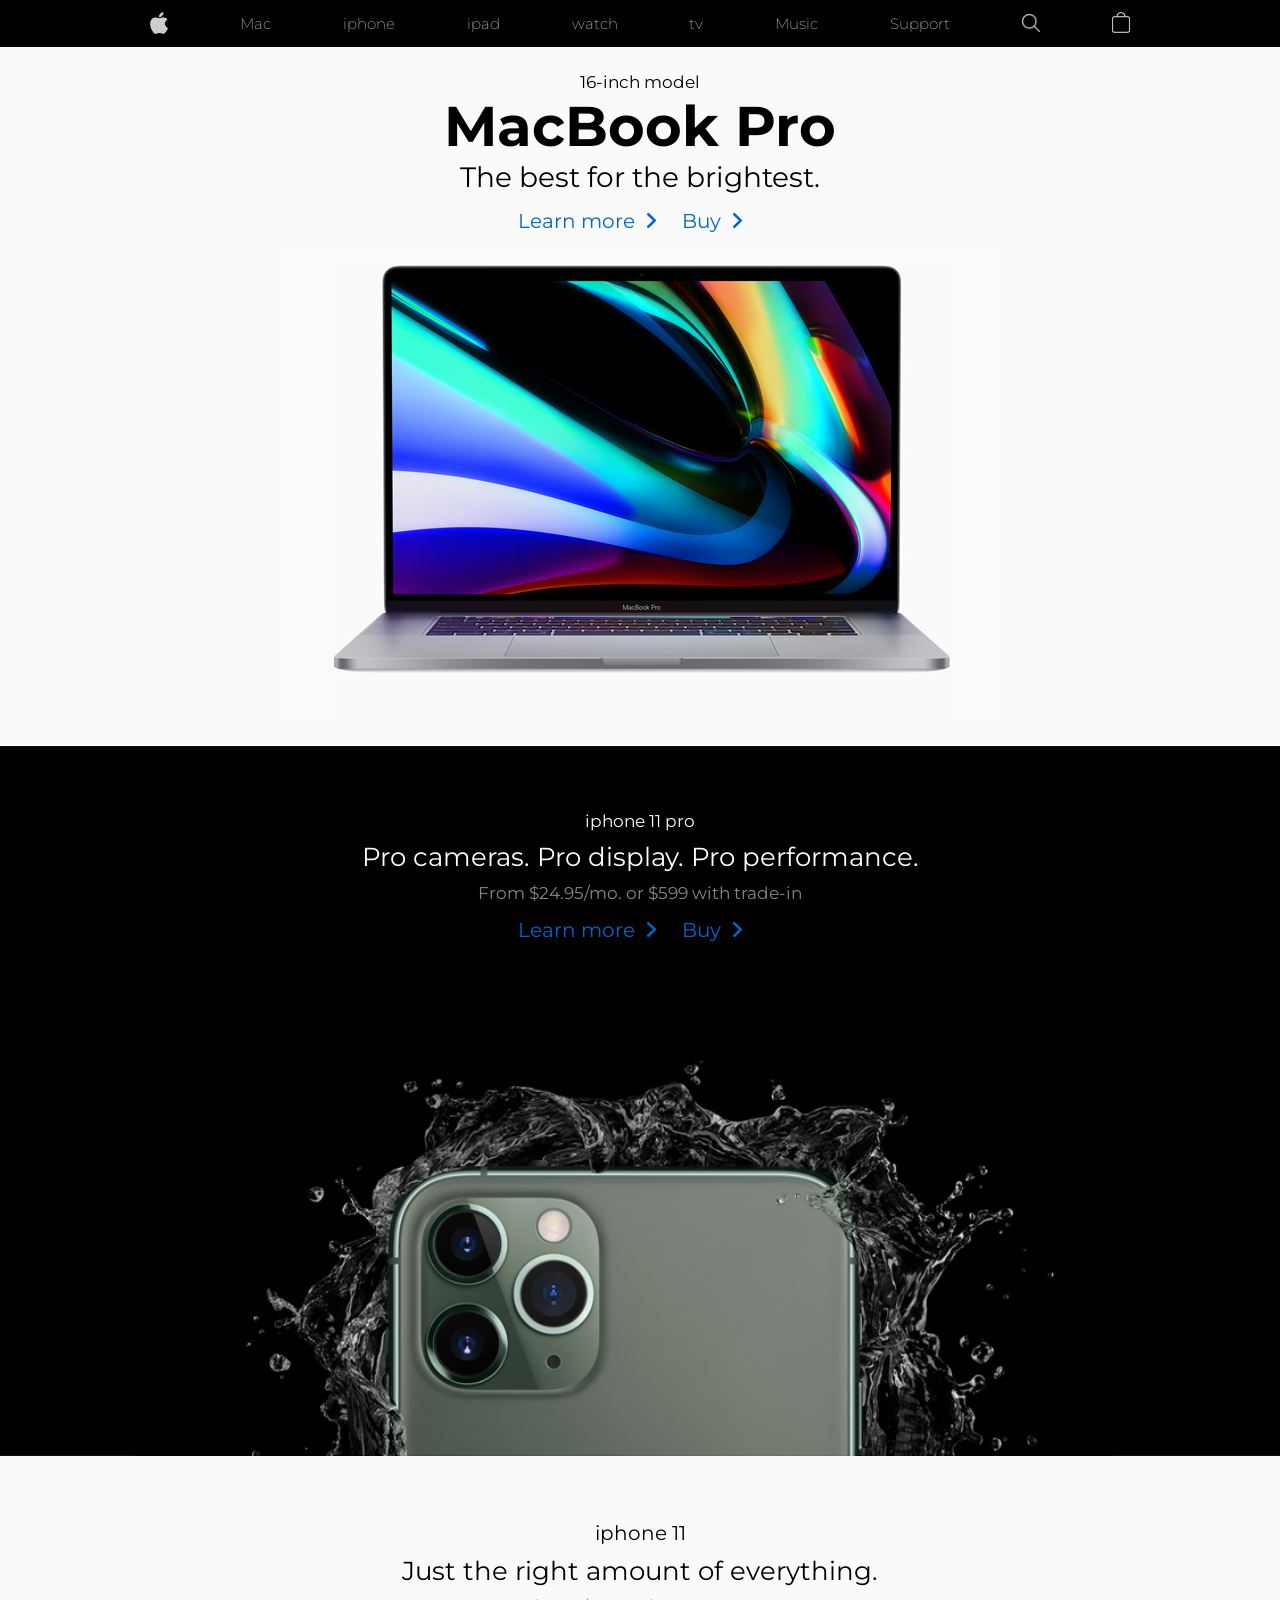
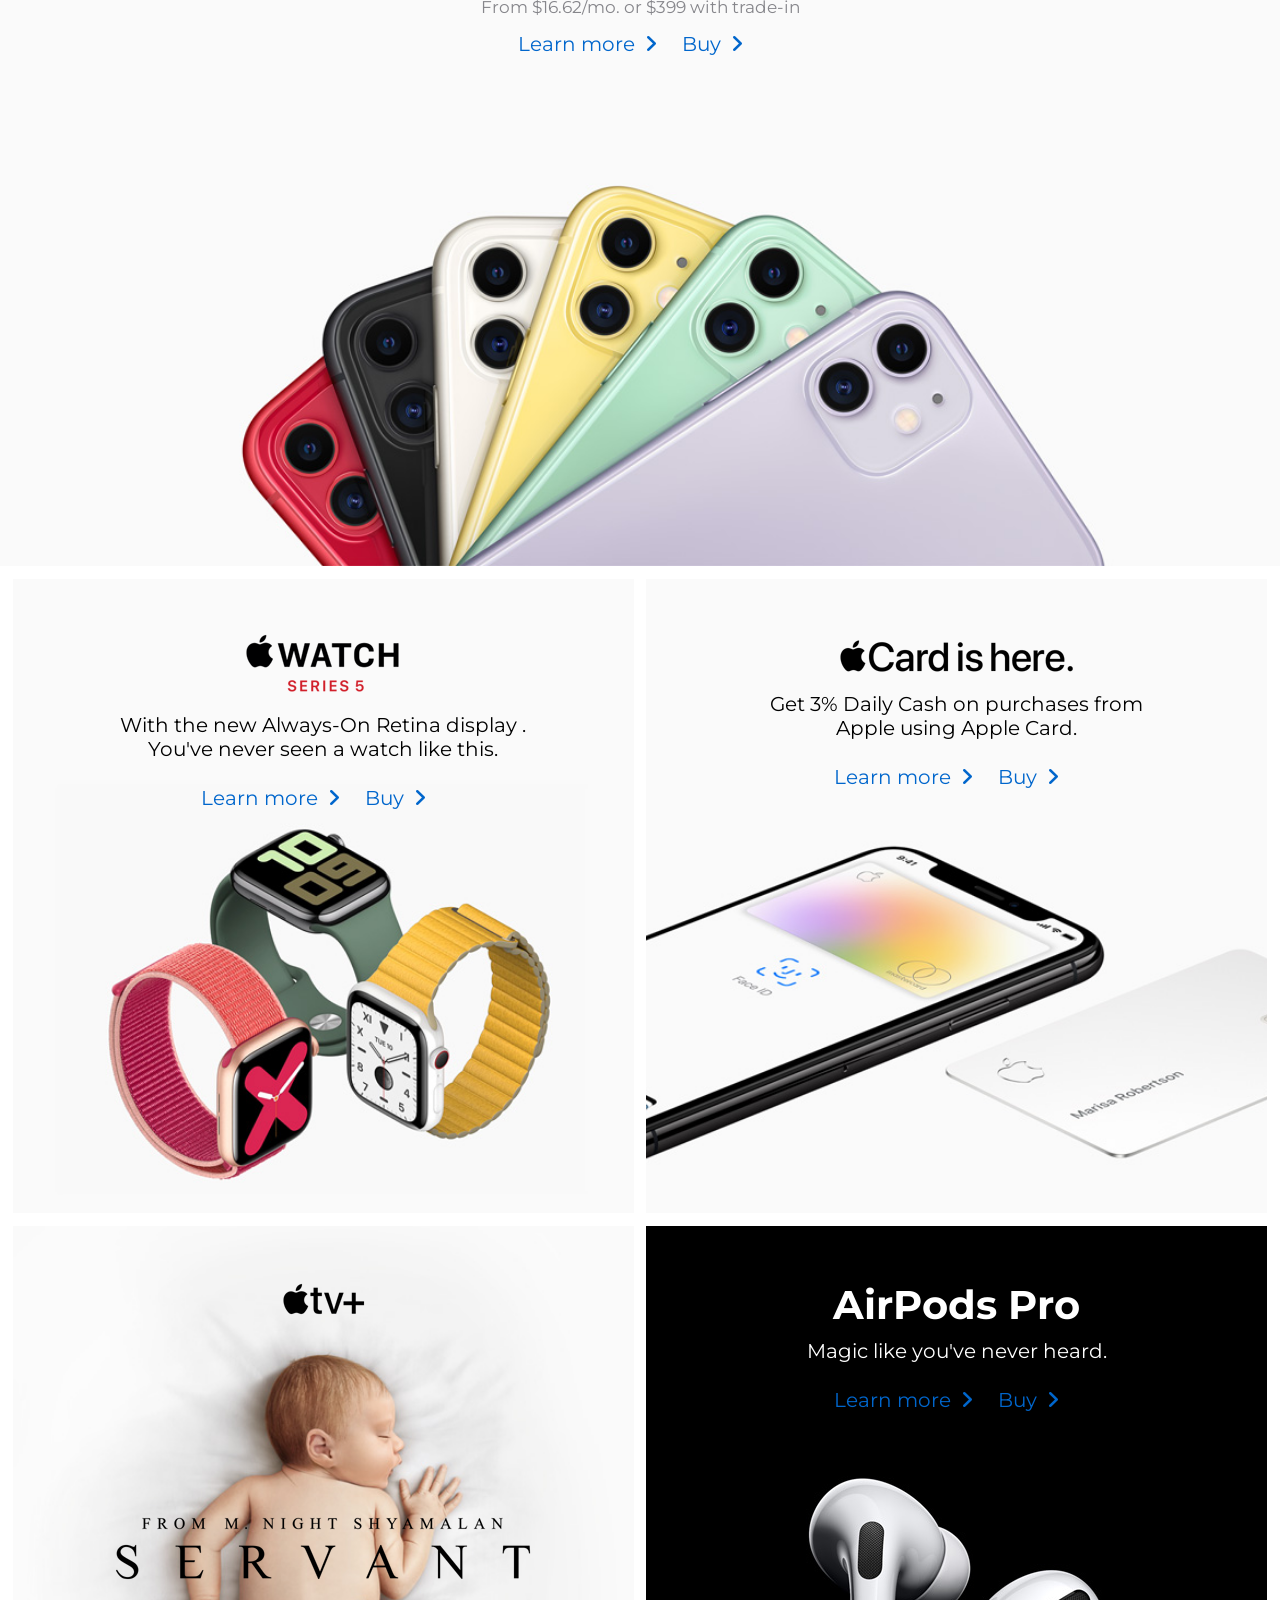
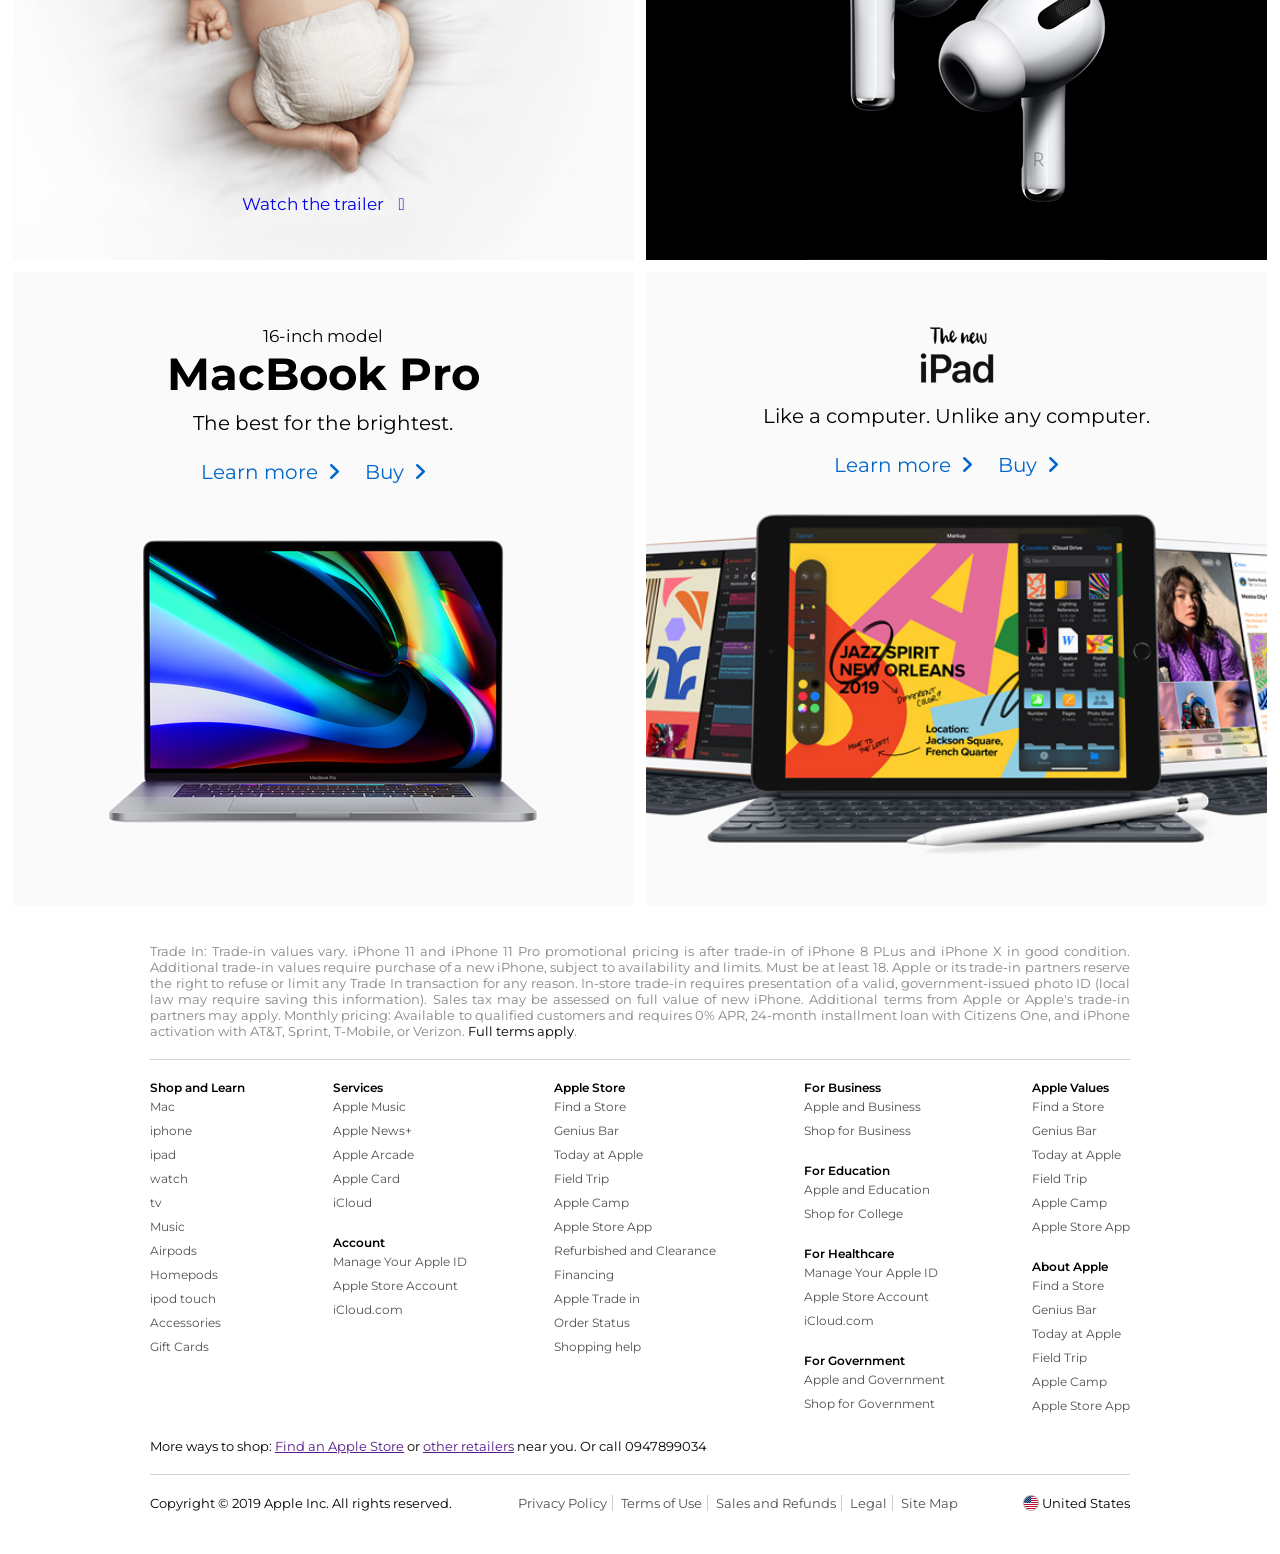
==== Apple/index.html @ 73250306 "Initial commit" ====
<!DOCTYPE html>
<html lang="en">
<head>
    <meta charset="UTF-8">
    <meta name="viewport" content="width=device-width, initial-scale=1.0">
    <link rel="stylesheet" href="css/style.css">    
    <link rel="stylesheet" href="https://cdnjs.cloudflare.com/ajax/libs/font-awesome/6.7.2/css/all.min.css" crossorigin="anonymous" referrerpolicy="no-referrer" />
    <link rel="preconnect" href="https://fonts.googleapis.com">
    <link rel="preconnect" href="https://fonts.gstatic.com" crossorigin>
    <link href="https://fonts.googleapis.com/css2?family=Montserrat:ital,wght@0,100..900;1,100..900&display=swap" rel="stylesheet">

    <title>Apple</title>
</head>
<body>
    <div class="outerwraper">
        <header class="header-wrapper">
            <div class="internal-wrapper">
                <div class="header-links-wrapper">
                    <ul>
                        <li class="logo-link"><a href="#"><img src="images/icons/logo.png" alt=""></a></li>
                        <li><a href="#">Mac</a></li>
                        <li><a href="#">iphone</a></li>
                        <li><a href="#">ipad</a></li>
                        <li><a href="#">watch</a></li>
                        <li><a href="#">tv</a></li>
                        <li><a href="#">Music</a></li>
                        <li><a href="#">Support</a></li>
                        <li class="search-link"><a href=""><img src="images/icons/search-icon.png" alt=""></a></li>
                        <li class="cart-link"><a href=""><img src="images/icons/cart.png" alt=""></a></li>
                    </ul>
                </div>
                
                
            </div>
        </header>

        <section class="main-highlight-wrapper">
            <div class="internal-wrapper">
                <div class="model">
                    16-inch model
                </div>
                <div class="product-title">
                    MacBook Pro
            </div>
            <div class="brief-description">
                The best for the brightest.  
            </div>
                <div class="links-wrapper">
                    <ul>
                        <li><a href="">Learn more</a></li>
                        <li><a href="">Buy</a></li>
                    </ul>
                </div>
                <div class="main-image-wrapper">
                    <img src="images/home/mac-laptop.jpg" alt="">
                </div>
            </div>
        </section>

        <section class="second-highlight-wrapper">
                <div class="internal-wrapper">
                    <div class="model">
                        iphone 11 pro
                    </div>
                    <div class="description-wrapper">
                        Pro cameras. Pro display. Pro performance.
                    </div>
                    <div class="price-wrapper">
                        From $24.95/mo. or $599 with trade-in  
                    </div>
                    <div class="links-wrapper">
                        <ul>
                            <li><a href="">Learn more</a></li>
                            <li><a href="">Buy</a></li>
                        </ul>
                    </div>
                </div>
        </section>

        <section class="third-highlight-wrapper">
            <div class="internal-wrapper">
                <div class="title-wrapper">
                    iphone 11
                </div>
                <div class="description-wrapper">
                    Just the right amount of everything.
                </div>
                <div class="price-wrapper">
                    From $16.62/mo. or $399 with trade-in
                </div>
                <div class="links-wrapper">
                        <ul>
                            <li><a href="">Learn more</a></li>
                            <li><a href="">Buy</a></li>
                        </ul>
                    </div>
            </div>
        </section>

        <section class="fourth-highlight-wrapper">
            <div class="left-side-wrapper">
                <div class="top-logo-wrapper">
                    <div class="logo-wrapper">
                        <img src="./images/icons/watch-series5-logo.png">
                    </div>
                </div>
                <div class="description-wraper">
                    With the new Always-On Retina display .<br>
                    You've never seen a watch like this.
                </div>
                <div class="links-wrapper">
                    <ul>
                        <li><a href="">Learn more</a></li>
                        <li><a href="">Buy</a></li>
                    </ul>
                </div>
            </div>
                <div class="right-side-wrapper">
                    <div class="top-logo-wrapper">
                        <div class="logo-wrapper">
                            <img src="./images/icons/apple-card-logo.png">
                        </div>
                    </div>
                    <div class="description-wraper">
                        Get 3% Daily Cash on purchases from Apple using Apple Card.
                    </div>
                    <div class="links-wrapper">
                        <ul>
                            <li><a href="">Learn more</a></li>
                            <li><a href="">Buy</a></li>
                        </ul>
                    </div>
                </div>
            </div>
        </section>

        <section class="fifth-highlight-wrapper">
            <div class="left-side-wrapper">
                <div class="top-logo-wrapper">
                    <div class="logo-wrapper">
                        <img src="./images/icons/apple-tv-logo.png">
                    </div>
                </div>

                <div class="tvshow-logo-wraper">
                    <img src="./images/icons/servant-logo.png">
                </div>

                <div class="watch-more-wrapper">
                    <a href="#">Watch the trailer</a>
                </div>
            </div>
        <div class="right-side-wrapper">
            <div class="top-logo-wrapper">
                <div class="logo-wrapper">
                    AirPods Pro
                </div>
            </div>
            <div class="description-wraper">
                Magic like you've never heard.
            </div>
            <div class="links-wrapper">
                <ul>
                    <li><a href="">Learn more</a></li>
                    <li><a href="">Buy</a></li>
                </ul>
            </div>
        </div>
    </section>

        <section class="sixth-highlight-wrapper">
            <div class="left-side-wrapper">
                <div class="model">
                    16-inch model
                </div>
                <div class="product-title-small">
                    MacBook Pro
                </div>
                <div class="description-wraper">
                    The best for the brightest.
                </div>

                <div class="links-wrapper">
                    <ul>
                        <li><a href="">Learn more</a></li>
                        <li><a href="">Buy</a></li>
                    </ul>
                </div>
            </div>
            <div class="right-side-wrapper">
                <div class="top-logo-wrapper">
                    <div class="logo-wrapper">
                        <img src="./images/icons/new-ipad-logo.png">
                    </div>
                </div>
                <div class="description-wraper">
                    Like a computer. Unlike any computer.
                </div>
                <div class="links-wrapper">
                    <ul>
                        <li><a href="">Learn more</a></Li>
                        <li><a href="">Buy</a></li>
                    </ul>
                </div>
            </div>
        </section>
    
        <footer class="footer-wrapper">
            <div class="upper-text-container">
                Trade In: Trade-in values vary. iPhone 11 and iPhone 11 Pro promotional pricing is after
                trade-in of iPhone 8 PLus and iPhone X in good condition. Additional trade-in values require
                purchase of a new iPhone, subject to availability and limits. Must be at least 18. Apple or
                its trade-in partners reserve the right to refuse or limit any Trade In transaction for any
                reason. In-store trade-in requires presentation of a valid, government-issued photo ID (local
                law may require saving this information). Sales tax may be assessed on full value of new
                iPhone. Additional terms from Apple or Apple's trade-in partners may apply. Monthly pricing:
                Available to qualified customers and requires 0% APR, 24-month installment loan with Citizens
                One, and iPhone activation with AT&amp;T, Sprint, T-Mobile, or Verizon. <a href="#"> Full terms
                apply</a>.
            </div>

            <div class="footer-links-wrapper">
                <div class="links-wrapper-1">
                    <h3>Shop and Learn</h3>
                    <ul>
                        <li><a href="#">Mac</a></li>
                        <li><a href="#">iphone</a></li>
                        <li><a href="#">ipad</a></li>
                        <li><a href="#">watch</a></li>
                        <li><a href="#">tv</a></li>
                        <li><a href="#">Music</a></li>
                        <li><a href="#">Airpods</a></li>
                        <li><a href="#">Homepods</a></li>
                        <li><a href="#">ipod touch</a></li>
                        <li><a href="#">Accessories</a></li>
                        <li><a href="#">Gift Cards</a></li>
                    </ul>
                </div>

                <div class="links-wrapper-2">
                    <h3>Services</h3>
                    <ul>
                        <li><a href="#">Apple Music</a></li>
                        <li><a href="#">Apple News+</a></li>
                        <li><a href="#">Apple Arcade</a></li>
                        <li><a href="#">Apple Card</a></li>
                        <li><a href="#">iCloud</a></li>
                    </ul>
                    <h3>Account</h3>
                    <ul>
                        <li><a href="">Manage Your Apple ID</a></li>
                        <li><a href="">Apple Store Account</a></li>
                        <li><a href="">iCloud.com</a></li>
                    </ul>
                </div>

                <div class="links-wrapper-3">
                    <h3>Apple Store</h3>
                    <ul>
                        <li><a href="">Find a Store</a></li>
                        <li><a href="">Genius Bar</a></li>
                        <li><a href="">Today at Apple</a></li>
                        <li><a href="">Field Trip</a></li>
                        <li><a href="">Apple Camp</a></li>
                        <li><a href="">Apple Store App</a></li>
                        <li><a href="">Refurbished and Clearance</a></li>
                        <li><a href="">Financing</a></li>
                        <li><a href="">Apple Trade in</a></li>
                        <li><a href="">Order Status</a></li>
                        <li><a href="">Shopping help</a></li>
                    </ul>
                </div>

                <div class="links-wrapper-4">
                    <h3>For Business</h3>
                    <ul>
                        <li><a href="">Apple and Business</a></li>
                        <li><a href="">Shop for Business</a></li>
                    </ul>
                    <h3>For Education</h3>
                    <ul>
                        <li><a href="">Apple and Education</a></li>
                        <li><a href="">Shop for College</a></li>
                    </ul>
                    <h3>For Healthcare</h3>
                    <ul>
                        <li><a href="">Manage Your Apple ID</a></li>
                        <li><a href="">Apple Store Account</a></li>
                        <li><a href="">iCloud.com</a></li>
                    </ul>
                    <h3>For Government</h3>
                    <!-- I have to change the txt of Govt -->
                    <ul>  
                        <li><a href="">Apple and Government</a></li>
                        <li><a href="">Shop for Government</a></li>
                    </ul>
                </div>

                <div class="links-wrapper-5">
                    <h3>Apple Values</h3>
                    <ul>
                        <li><a href="">Find a Store</a></li>
                        <li><a href="">Genius Bar</a></li>
                        <li><a href="">Today at Apple</a></li>
                        <li><a href="">Field Trip</a></li>
                        <li><a href="">Apple Camp</a></li>
                        <li><a href="">Apple Store App</a></li>
                    </ul>

                    <h3>About Apple</h3>
                    <ul>
                        <li><a href="">Find a Store</a></li>
                        <li><a href="">Genius Bar</a></li>
                        <li><a href="">Today at Apple</a></li>
                        <li><a href="">Field Trip</a></li>
                        <li><a href="">Apple Camp</a></li>
                        <li><a href="">Apple Store App</a></li>
                    </ul>
                </div>
            </div>

            <div class="my-apple-wrapper">
                More ways to shop: <a href="">Find an Apple Store</a> or <a href="">other retailers</a> near you. Or call 0947899034
            </div>

            <div class="copyright-wrapper">
                <div class="copyright">
                    Copyright &copy; 2019 Apple Inc. All rights reserved.
                </div>
                <div class="footer-links-terms">
                    <ul>
                        <li><a href="">Privacy Policy</a></li>
                        <li><a href="">Terms of Use</a></li>
                        <li><a href="">Sales and Refunds</a></li>
                        <li><a href="">Legal</a></li>
                        <li><a href="">Site Map</a></li>
                    </ul>
                </div>
                <div class="footer-country">
                    <div class="flag-wrapper">
                        <img src="images/icons/16.png" alt="">
                    </div>
                    <div class="footer-country-name">
                        United States
                    </div>
                </div>
            </div>

            

        </footer>
    </div>
    
</body>
</html>
---- Apple/css/style.css ----
*{
    margin: 0;
    padding: 0; 

}
body{
    font-family: 'Montserrat', sans-serif;
    font-size: 20px;
}
img{
    max-width: 100%;
}
/* Header style */
.header-wrapper{
    background-color: black;
    color: white;
    font-weight: 200;
    font-size: 0.75em;
}

.header-wrapper ul{
    display: flex;
    /* acts as a fallback 
      it gets ignored since its ancient*/
    -webkit-box-pack: justify;    
    justify-content: space-between;
}

.internal-wrapper{
    width: 980px;
    padding: 0 10px;
    margin: 0 auto;
}

.header-wrapper .header-links-wrapper ul li a {
    text-decoration: none;
    color: white;
}

.header-wrapper ul {
    list-style: none;
}

.header-wrapper .header-links-wrapper ul li{
    display: inline-block;
    padding: 14px 0px 8px;
    height: 25px;
    opacity: 0.8;   
}

.header-wrapper ul li:hover{
    opacity: 1;
}
.logo-link, .search-link, .cart-link{
    width:18px;
    display: block;
}

.header-wrapper .header-links-wrapper ul li.logo-link{
    padding: 12px 0px 10px;
}
.header-wrapper .header-links-wrapper ul li.search-link{
    padding: 14px 0px 8px;
}
.header-wrapper .header-links-wrapper ul li.cart-link{
    padding: 12px 0px 10px;
}



/* footer styling */

.footer-wrapper{
    width: 980px;
    text-align: justify;
    padding: 0 10px;
    padding-top: 20px;
    margin: 0 auto;
    justify-content: center;
    padding-bottom: 20px;
    font-size: 13px;
}

.upper-text-container{
    border-bottom: 1px solid #d2d2d7;
    color: #868686;
    padding: 17px 0 20px
}

.upper-text-container a{
    text-decoration: none;
    color: black;
}
.upper-text-container a:hover{
    text-decoration: underline;
}

.footer-links-wrapper{
    display: flex;
    justify-content: space-between;
    padding-top: 20px;
}
.footer-links-wrapper ul{
    list-style: none;
    padding-bottom: 20px;
}
.footer-links-wrapper ul li{
    padding: 5px 0;
    font-size: .9em;
}
.footer-links-wrapper a{
    text-decoration: none;
    color: #515154;
}
.footer-links-wrapper a:hover{
    text-decoration: underline;
}
.footer-links-wrapper h3{
    font-size: 12px;
    font-weight: 600;
}
.my-apple-wrapper{
    border-bottom: 1px solid #d2d2d7;
    padding-bottom: 20px;
    margin-bottom: 10px;
}
.copyright-wrapper{
    display: flex;
    justify-content: space-between;
    padding: 10px 0 20px;
}
.footer-links-terms ul li{
    display: inline-block;
    padding: 0 5px;
    border-right: 1px solid #ccc;
}
.footer-links-terms ul li:last-child{
    border-right: 0px;
}
.footer-links-terms a{
    text-decoration: none;
    color: #515154;
}
.footer-links-terms a:hover{
    text-decoration: underline;
}
.footer-links-terms ul li a:hover{
    text-decoration: underline;
}
.footer-country{
    display: inline-block;
}

.flag-wrapper{
    display: inline-block;
    vertical-align: middle;
}
.footer-country-name{
    display: inline-block;
    vertical-align: top;
}

/* Main highlight section */
.main-highlight-wrapper{
    background-color: #fafafa;
    text-align: center;
    color: black;
    padding: 25px 0;
}
.links-wrapper ul {
   list-style: none;
}

.model {
font-size: .85em;
}
.product-title {
font-weight: 700;
font-size: 56px;
}
.brief-description {
font-size: 28px;
}
.links-wrapper {
padding: 15px 0;
}
.links-wrapper ul li {
display: inline-block;
padding-right: 20px;
}
.links-wrapper ul li a {
color: #06c;
text-decoration: none;
}
.links-wrapper ul li a:hover {
color: #515154;
}
.links-wrapper ul li a:after {
font-family: "FontAwesome";
font-weight: 900;
content: "\f105";
padding-left: 10px;
}

/* Second Highlight Section */
.second-highlight-wrapper {
background-image: url("../images/home/iphone11-pro-bg.jpg");
height: 580px;
background-position: center;
background-repeat: no-repeat;
background-size: cover;
text-align: center;
padding: 65px 20px;
color: #fff;
}

.title-wraper {
font-weight: 600;
font-size: 56px;
}
.description-wrapper {
font-size: 26px;
padding: 10px 0;
}
.price-wrapper {
color: #86868b;
font-size: 0.85em;
}

/* Third Highlight Section */
.third-highlight-wrapper {
background-image: url("../images/home/iphone11-bg.jpg");
height: 580px;
background-position: center;
background-repeat: no-repeat;
background-size: cover;
text-align: center;
padding: 65px 20px;
}

/*Fourth Highlight Section */
.fourth-highlight-wrapper {
display: flex;
-webkit-box-pack: justify;
justify-content: space-between;
background: #fff;
}
.left-side-wrapper {
height: 580px;
background-position: center;
background-repeat: no-repeat;
background-size: cover;
text-align: center;
width: 48.5%;
margin: 1% 0.5% 0% 1%;
padding-top: 54px;
}
.fourth-highlight-wrapper .left-side-wrapper {
background-image: url("../images/home/watch-series-5.jpg");
}
.right-side-wrapper {
height: 580px;
background-position: center;
background-repeat: no-repeat;
background-size: cover;
text-align: center;
width: 48.5%;
margin: 1% 1% 0% 0.5%;
padding-top: 54px;
}
.fourth-highlight-wrapper .right-side-wrapper {
background-image: url("../images/home/apple-card.jpg");
}
.description-wraper {
max-width: 430px;
margin: 0 auto;
padding: 10px;
}

/* Fifth Highlight Section  */

.fifth-highlight-wrapper {
display: flex;
-webkit-box-pack: justify;
justify-content: space-between;
background: #fff;
}
.fifth-highlight-wrapper .left-side-wrapper {
background-image: url("../images/home/apple-tv-background.jpg");
}
.fifth-highlight-wrapper .right-side-wrapper {
background-image: url("../images/home/air-pods.jpg");
color: #fff;
background-size: initial;
background-color: #000;
background-position: bottom;
}
.logo-wrapper {
font-size: 40px;
font-weight: bold;
}
.tvshow-logo-wraper {
padding: 180px 0 200px;
}
.watch-more-wrapper a {
content: "\f105";
text-decoration: none;
font-size: 0.85em;
}
.watch-more-wrapper a:after {
font-family: font-awesome;
font-weight: 900;
content: "\f144";
padding-left: 15px;
}

/* Sixth Highlight Section */
.sixth-highlight-wrapper {
display: flex;  
-webkit-box-pack: justify;
justify-content: space-between;     
background: #fff;
}

.sixth-highlight-wrapper .left-side-wrapper {
background-image: url("../images/home/macbook-pro.jpg");
background-size: initial;
background-color: #fafafa;
background-position: bottom;
}
.sixth-highlight-wrapper .right-side-wrapper{
    background-image: url("../images/home/new-ipad.jpg"); 
}
.product-title-small {
font-weight: 700;
font-size: 45px;
}
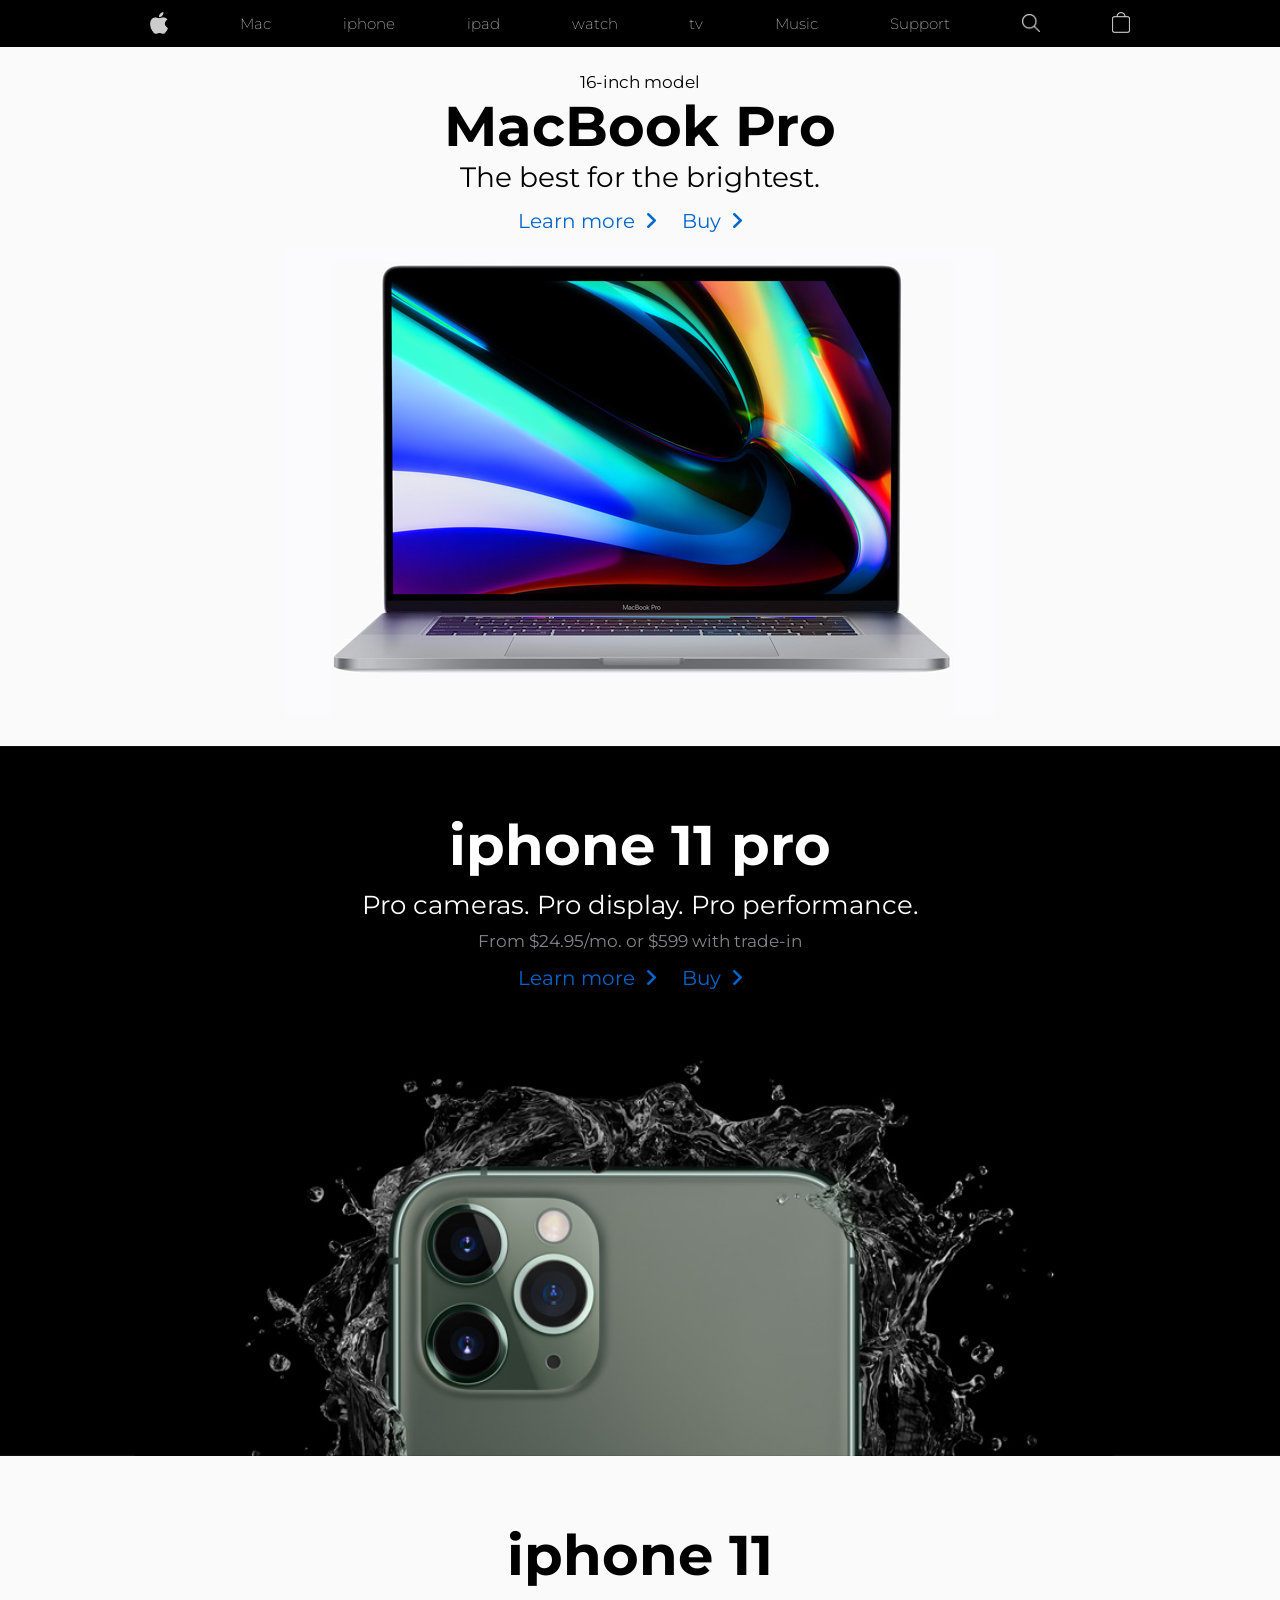
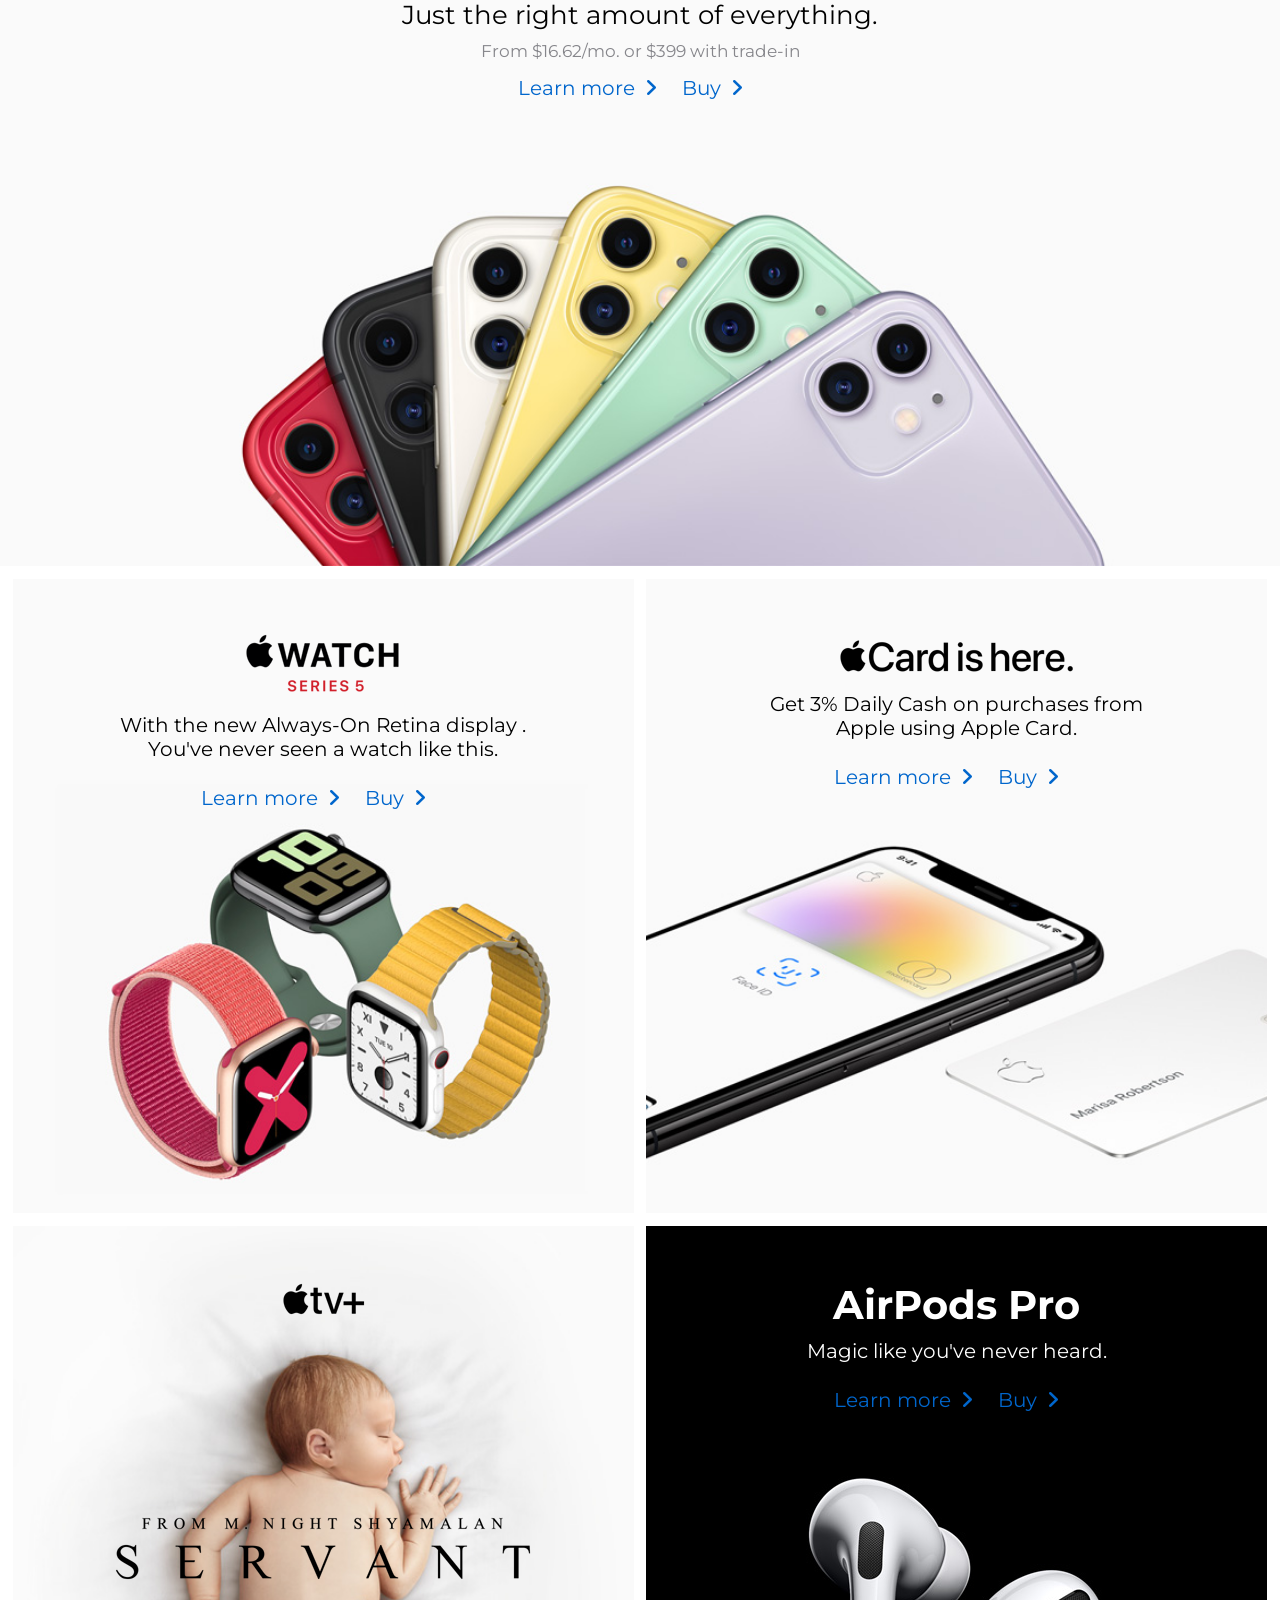
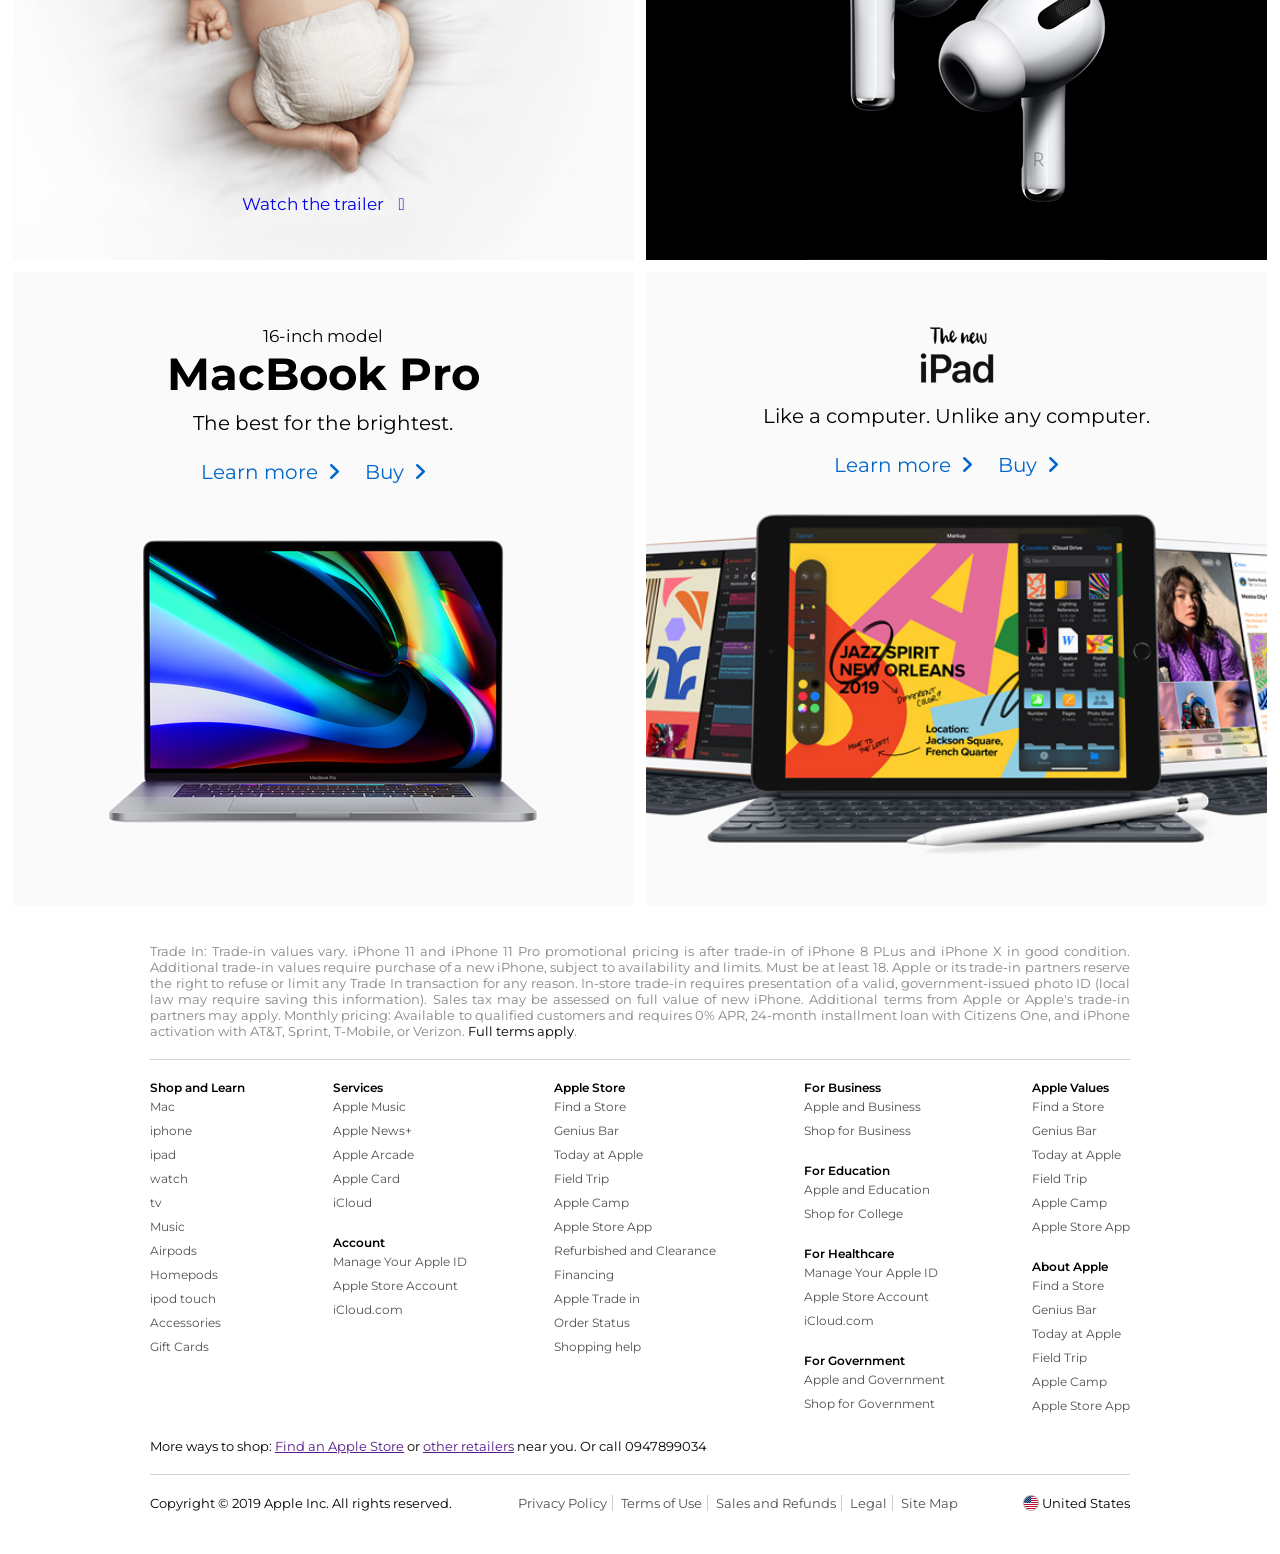
==== commit 7beea7a6: "updated some fonts and header" ====
--- a/Apple/index.html
+++ b/Apple/index.html
@@ -59,7 +59,7 @@
 
         <section class="second-highlight-wrapper">
                 <div class="internal-wrapper">
-                    <div class="model">
+                    <div class="model-2">
                         iphone 11 pro
                     </div>
                     <div class="description-wrapper">
@@ -79,7 +79,7 @@
 
         <section class="third-highlight-wrapper">
             <div class="internal-wrapper">
-                <div class="title-wrapper">
+                <div class="model-2">
                     iphone 11
                 </div>
                 <div class="description-wrapper">
--- a/Apple/css/style.css
+++ b/Apple/css/style.css
@@ -10,18 +10,17 @@
 img{
     max-width: 100%;
 }
-/* Header style */
 .header-wrapper{
     background-color: black;
     color: white;
     font-weight: 200;
     font-size: 0.75em;
+    position: sticky;
+    top: 0;
 }
 
 .header-wrapper ul{
     display: flex;
-    /* acts as a fallback 
-      it gets ignored since its ancient*/
     -webkit-box-pack: justify;    
     justify-content: space-between;
 }
@@ -65,11 +64,6 @@
 .header-wrapper .header-links-wrapper ul li.cart-link{
     padding: 12px 0px 10px;
 }
-
-
-
-/* footer styling */
-
 .footer-wrapper{
     width: 980px;
     text-align: justify;
@@ -159,8 +153,6 @@
     display: inline-block;
     vertical-align: top;
 }
-
-/* Main highlight section */
 .main-highlight-wrapper{
     background-color: #fafafa;
     text-align: center;
@@ -174,6 +166,10 @@
 .model {
 font-size: .85em;
 }
+.model-2{
+    font-weight: 700;
+font-size: 56px;
+}
 .product-title {
 font-weight: 700;
 font-size: 56px;
@@ -201,8 +197,6 @@
 content: "\f105";
 padding-left: 10px;
 }
-
-/* Second Highlight Section */
 .second-highlight-wrapper {
 background-image: url("../images/home/iphone11-pro-bg.jpg");
 height: 580px;
@@ -226,8 +220,6 @@
 color: #86868b;
 font-size: 0.85em;
 }
-
-/* Third Highlight Section */
 .third-highlight-wrapper {
 background-image: url("../images/home/iphone11-bg.jpg");
 height: 580px;
@@ -237,8 +229,6 @@
 text-align: center;
 padding: 65px 20px;
 }
-
-/*Fourth Highlight Section */
 .fourth-highlight-wrapper {
 display: flex;
 -webkit-box-pack: justify;
@@ -276,9 +266,6 @@
 margin: 0 auto;
 padding: 10px;
 }
-
-/* Fifth Highlight Section  */
-
 .fifth-highlight-wrapper {
 display: flex;
 -webkit-box-pack: justify;
@@ -313,8 +300,6 @@
 content: "\f144";
 padding-left: 15px;
 }
-
-/* Sixth Highlight Section */
 .sixth-highlight-wrapper {
 display: flex;  
 -webkit-box-pack: justify;
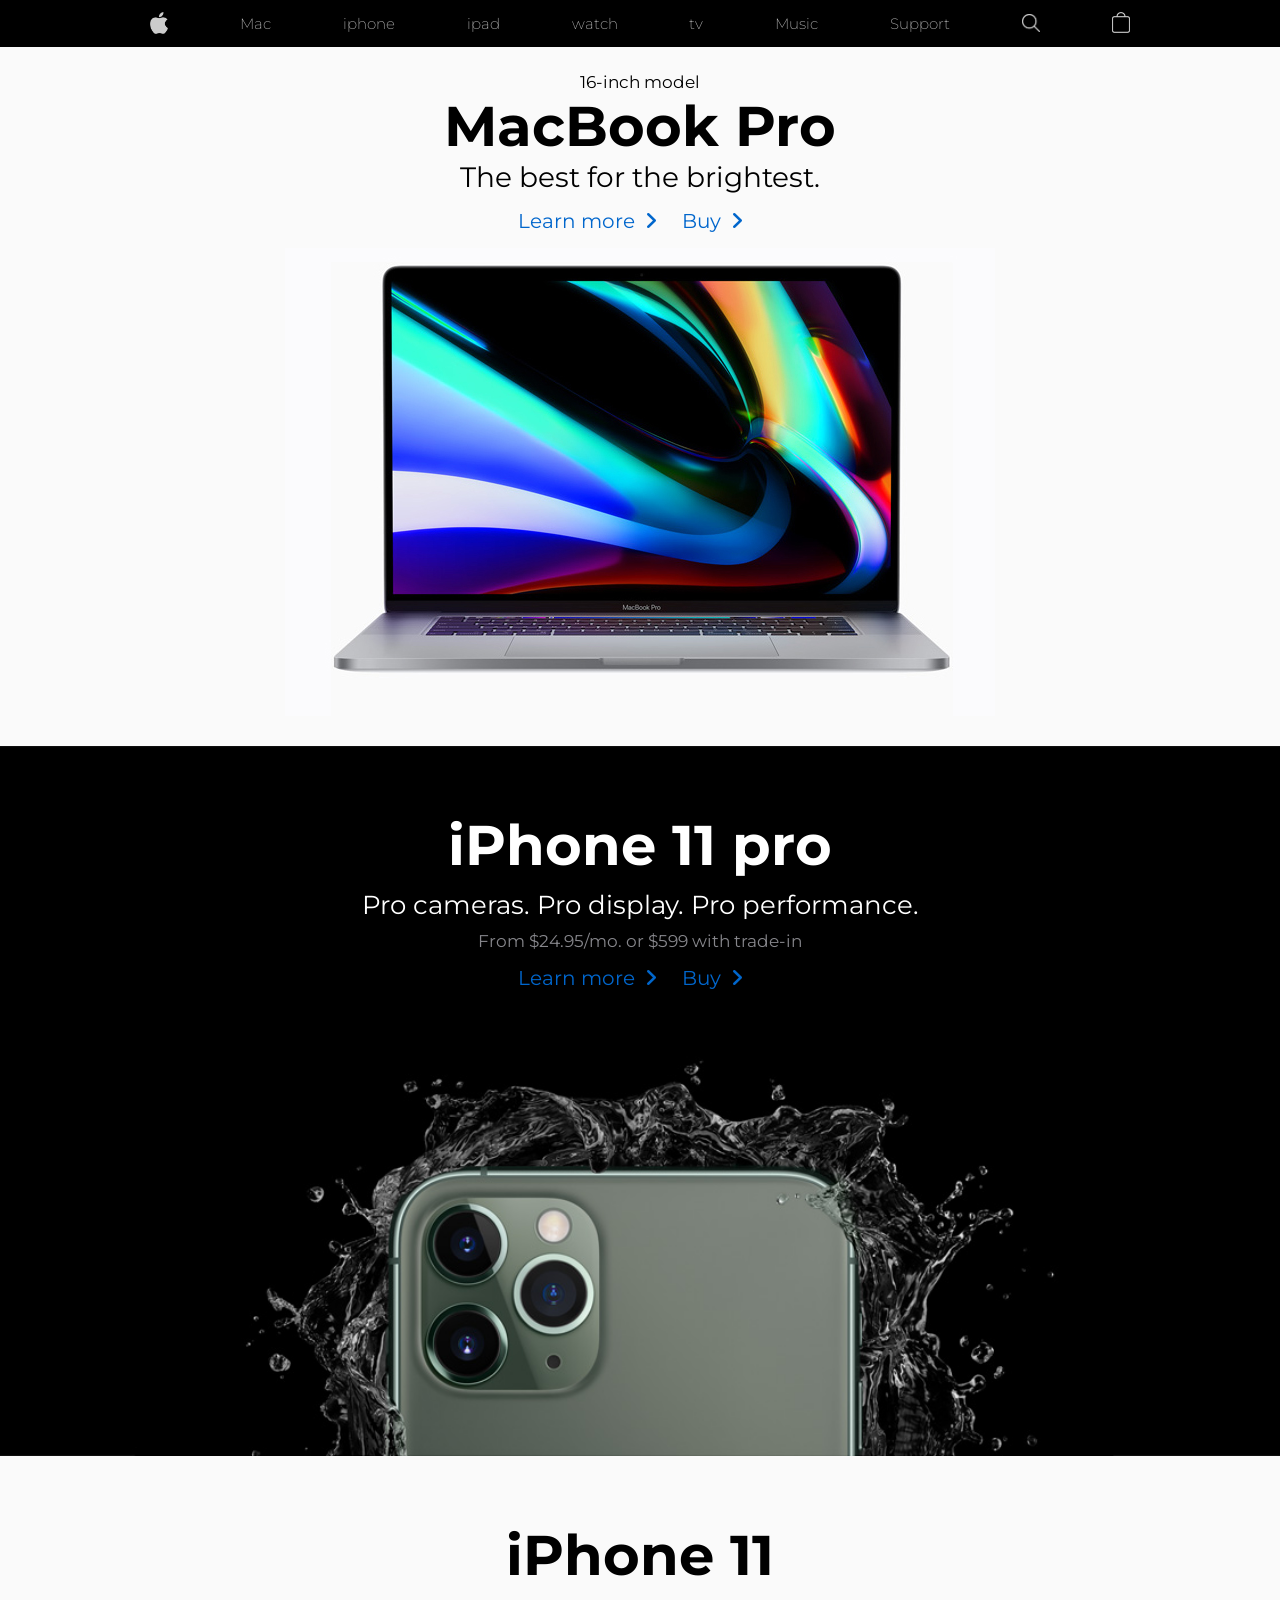
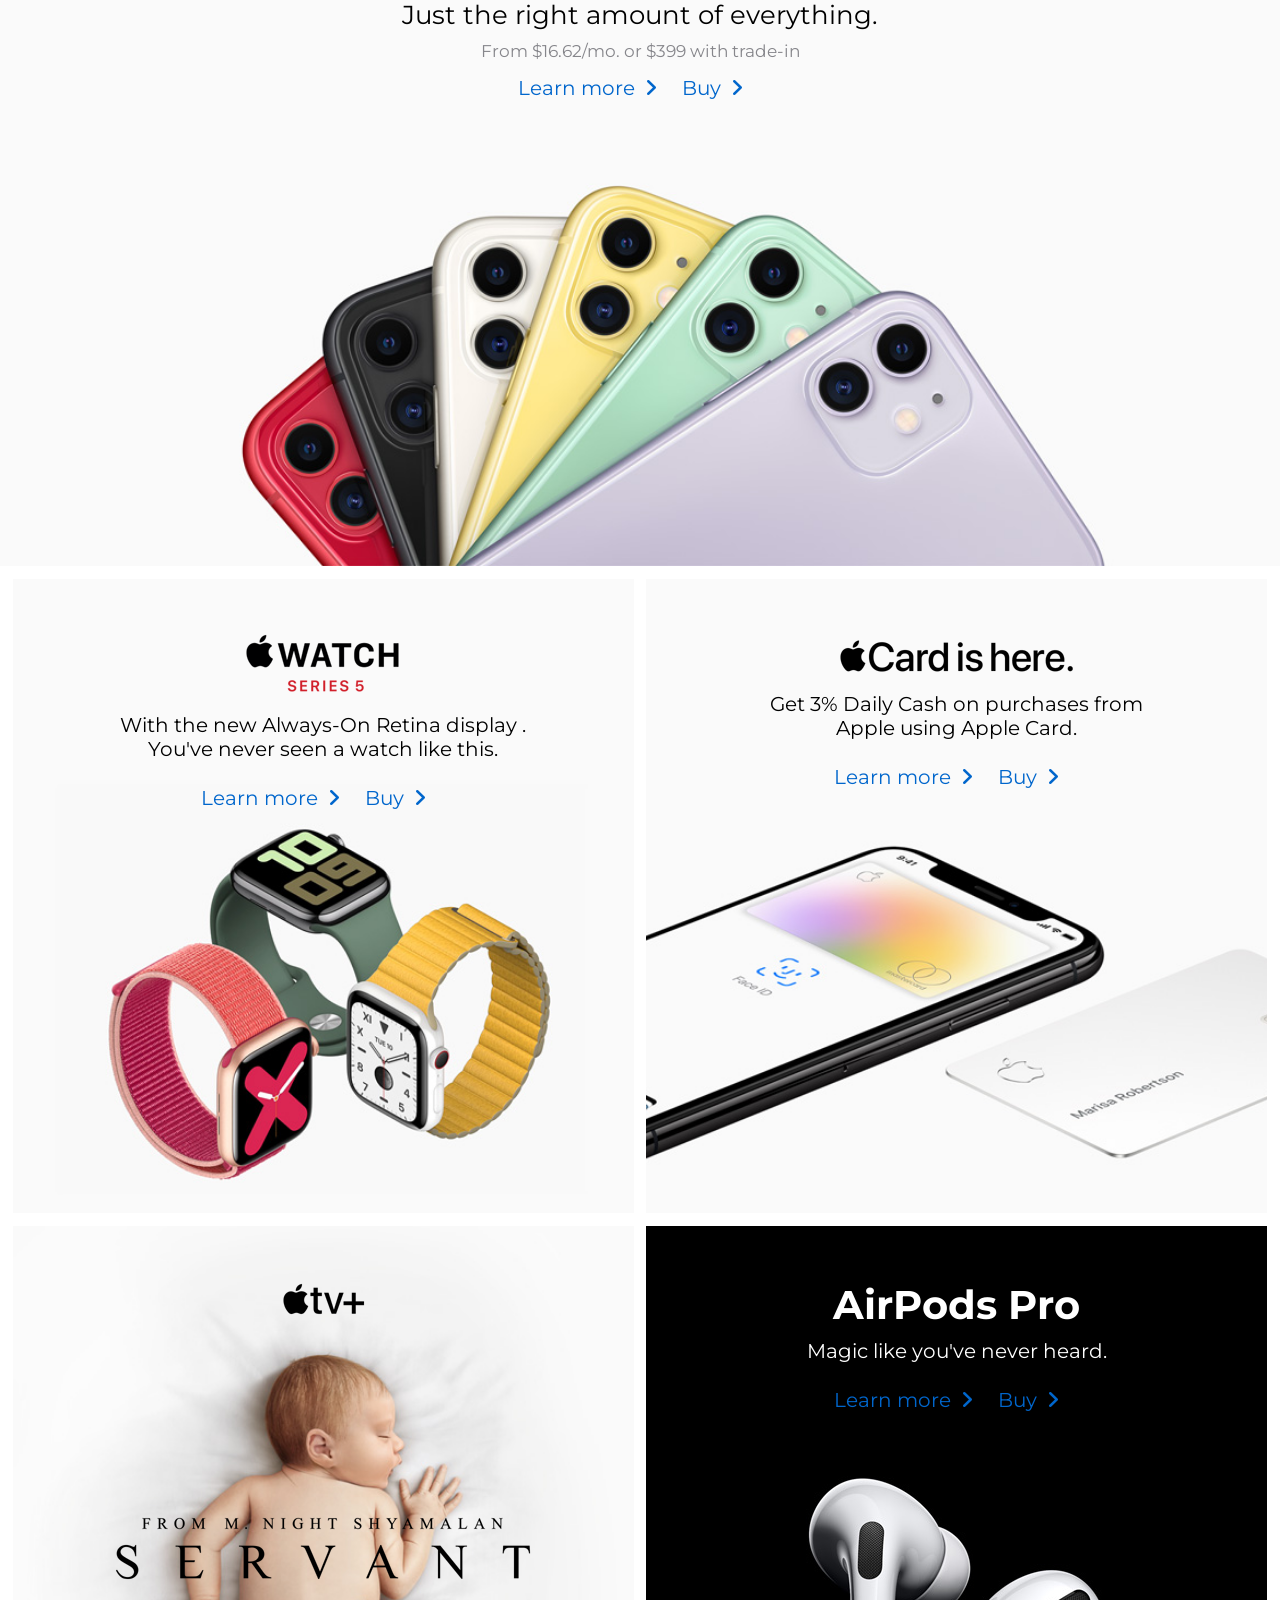
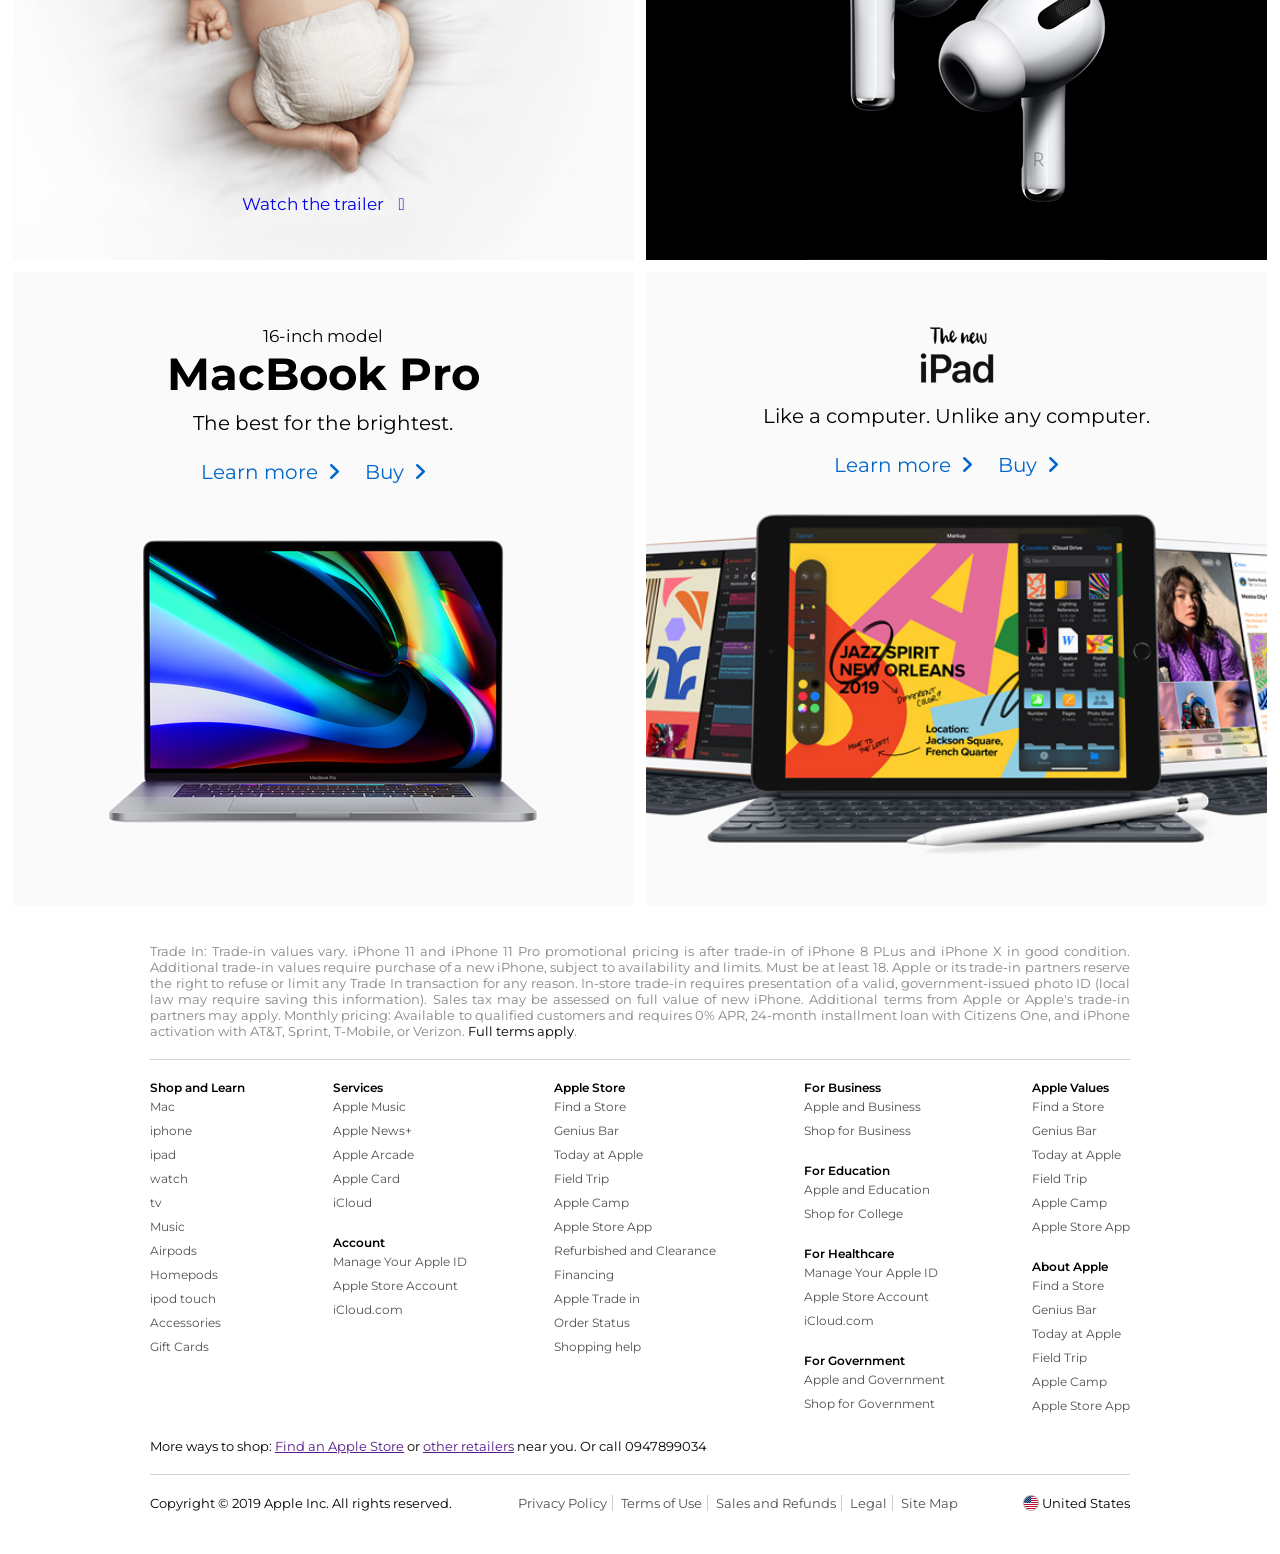
==== commit de82ae70: "last update" ====
--- a/Apple/index.html
+++ b/Apple/index.html
@@ -60,7 +60,7 @@
         <section class="second-highlight-wrapper">
                 <div class="internal-wrapper">
                     <div class="model-2">
-                        iphone 11 pro
+                        iPhone 11 pro
                     </div>
                     <div class="description-wrapper">
                         Pro cameras. Pro display. Pro performance.
@@ -80,7 +80,7 @@
         <section class="third-highlight-wrapper">
             <div class="internal-wrapper">
                 <div class="model-2">
-                    iphone 11
+                    iPhone 11
                 </div>
                 <div class="description-wrapper">
                     Just the right amount of everything.
--- a/Apple/css/style.css
+++ b/Apple/css/style.css
@@ -189,7 +189,7 @@
 text-decoration: none;
 }
 .links-wrapper ul li a:hover {
-color: #515154;
+color: white;
 }
 .links-wrapper ul li a:after {
 font-family: "FontAwesome";
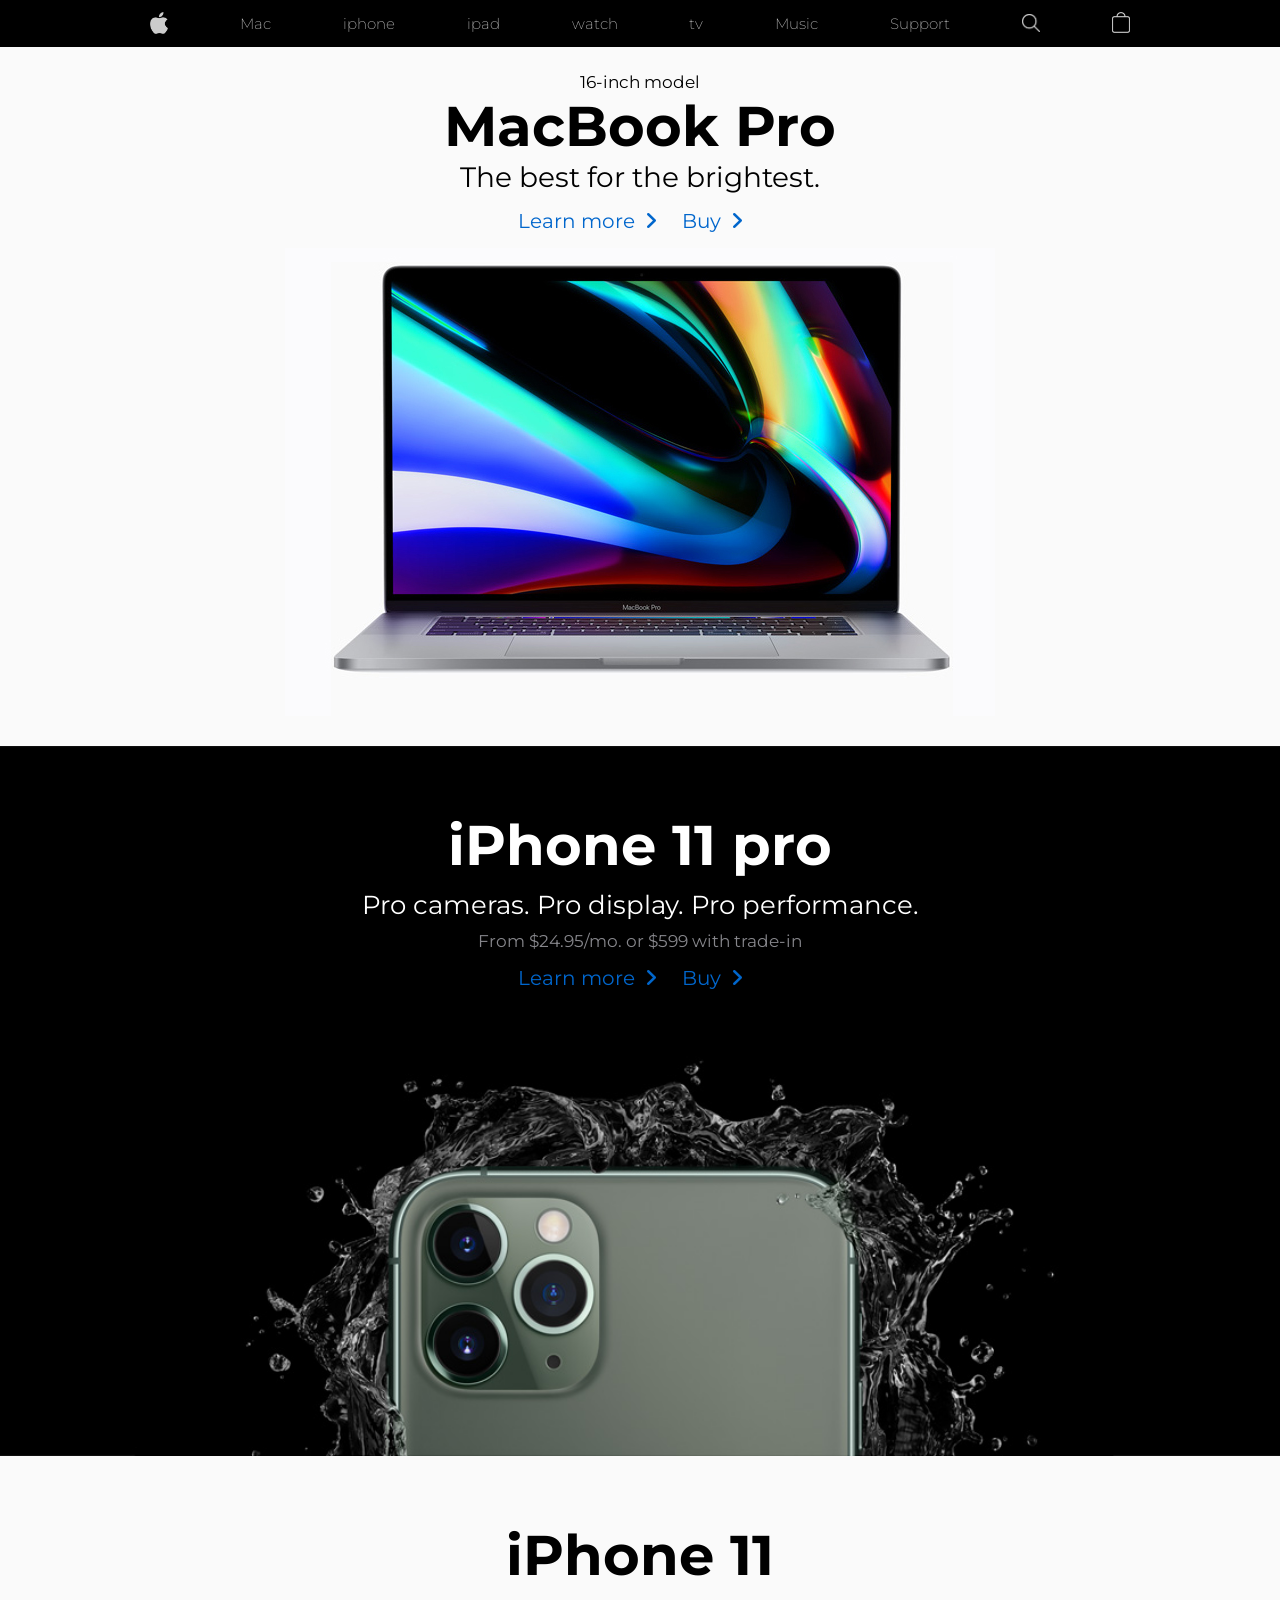
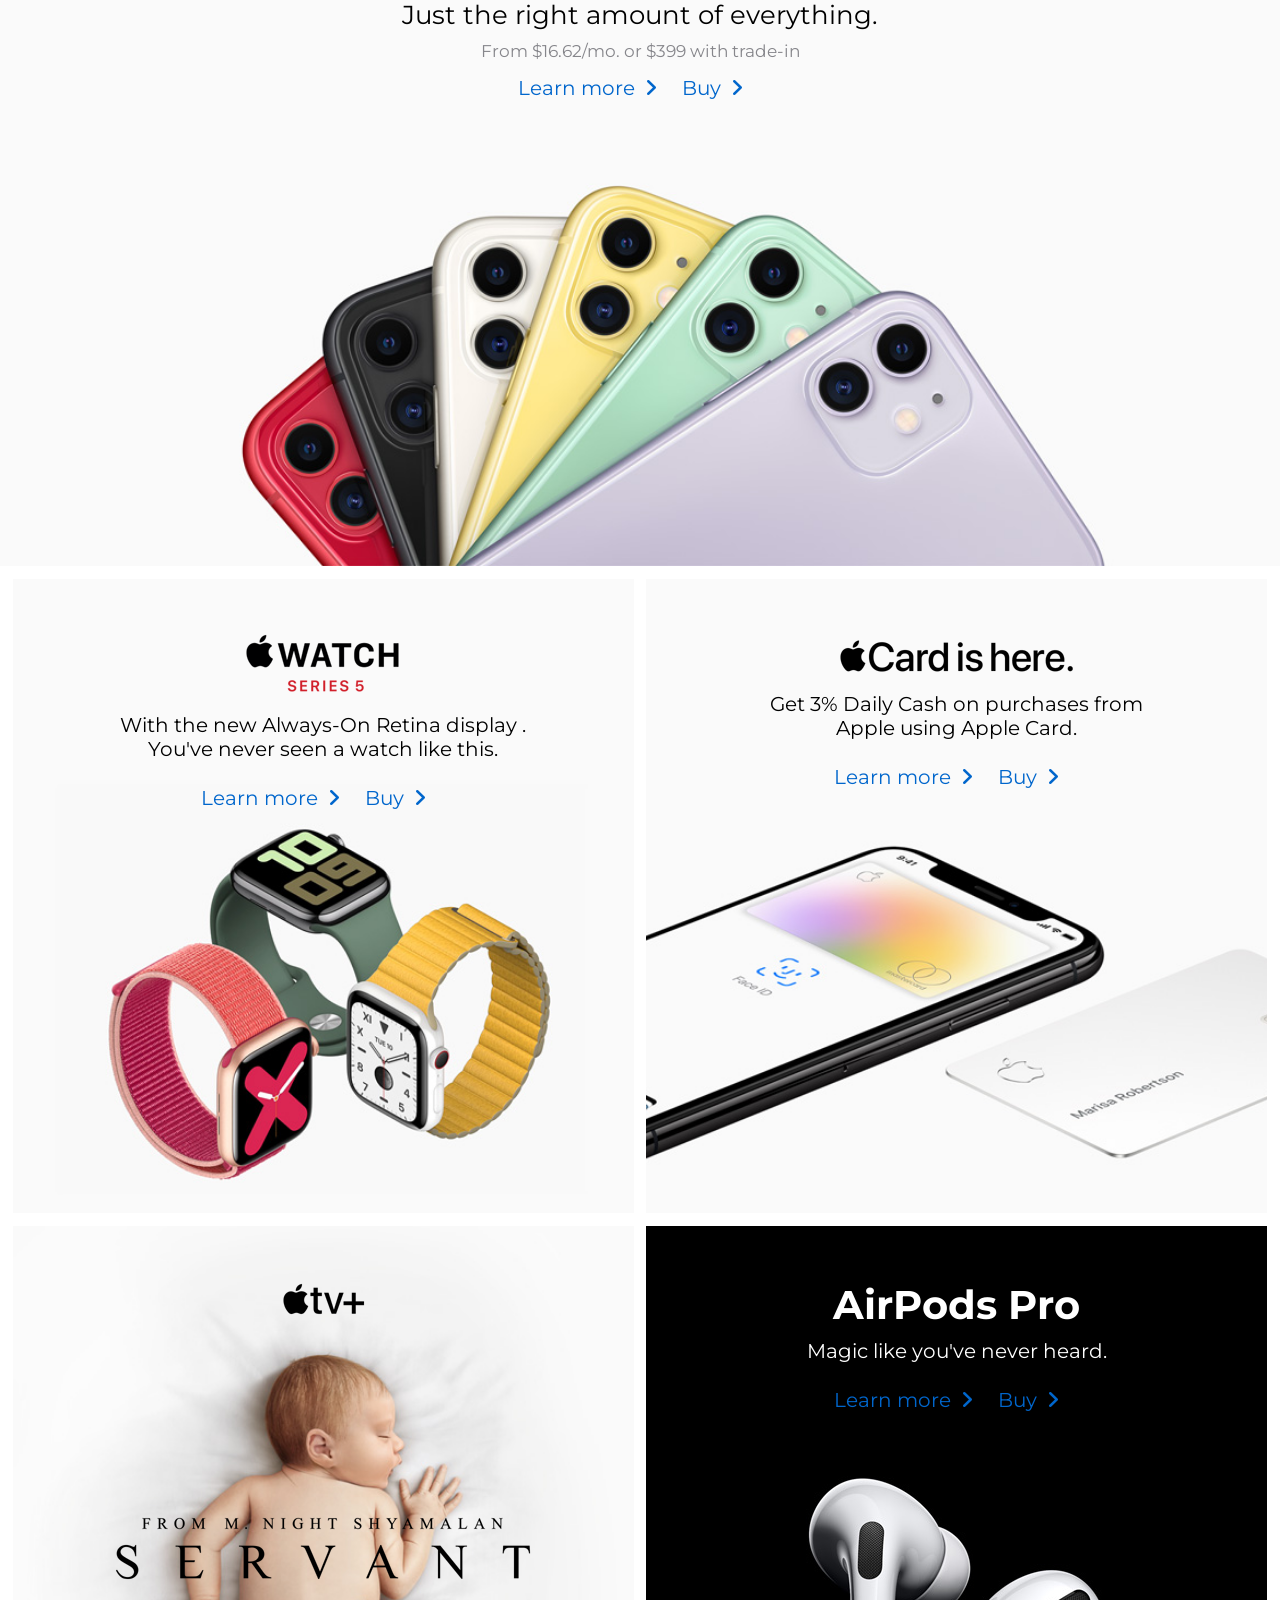
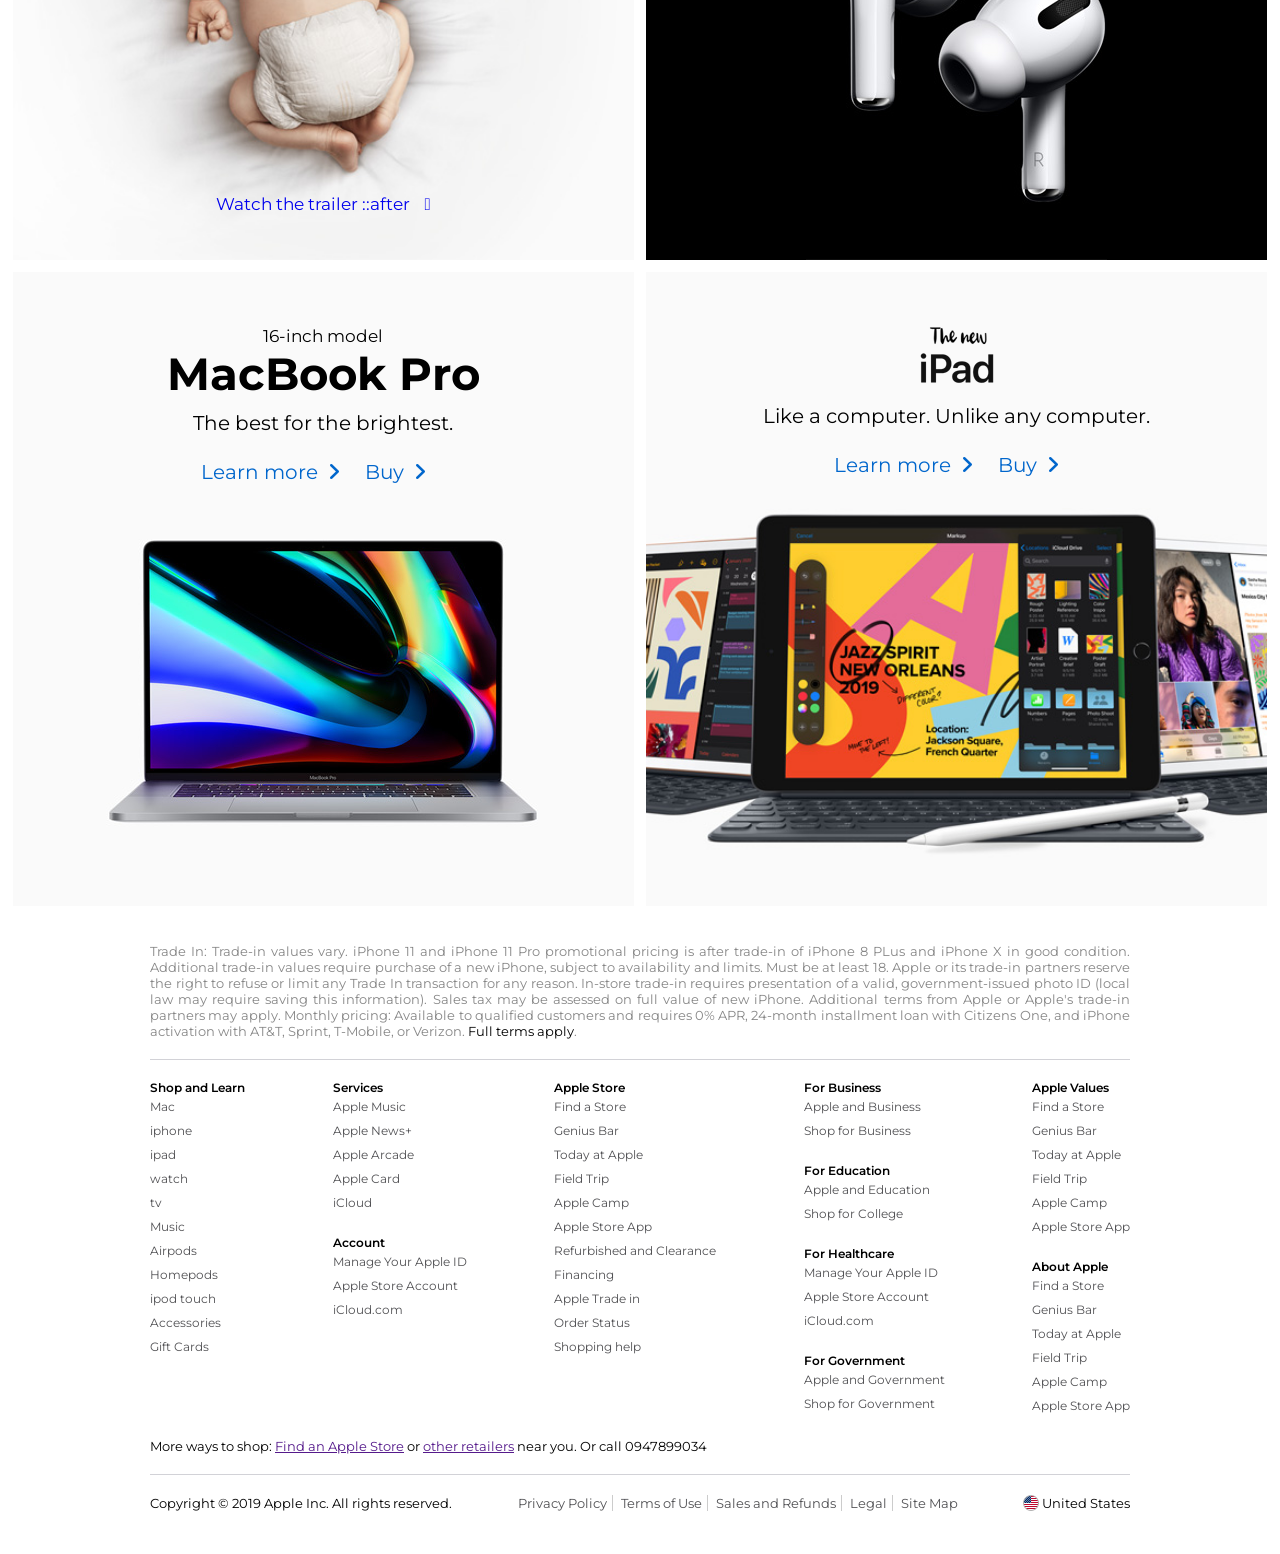
==== commit 61c8f62e: "final" ====
--- a/Apple/index.html
+++ b/Apple/index.html
@@ -147,7 +147,7 @@
                 </div>
 
                 <div class="watch-more-wrapper">
-                    <a href="#">Watch the trailer</a>
+                    <a href="#">Watch the trailer ::after</a>
                 </div>
             </div>
         <div class="right-side-wrapper">
--- a/Apple/css/style.css
+++ b/Apple/css/style.css
@@ -293,6 +293,7 @@
 content: "\f105";
 text-decoration: none;
 font-size: 0.85em;
+
 }
 .watch-more-wrapper a:after {
 font-family: font-awesome;
